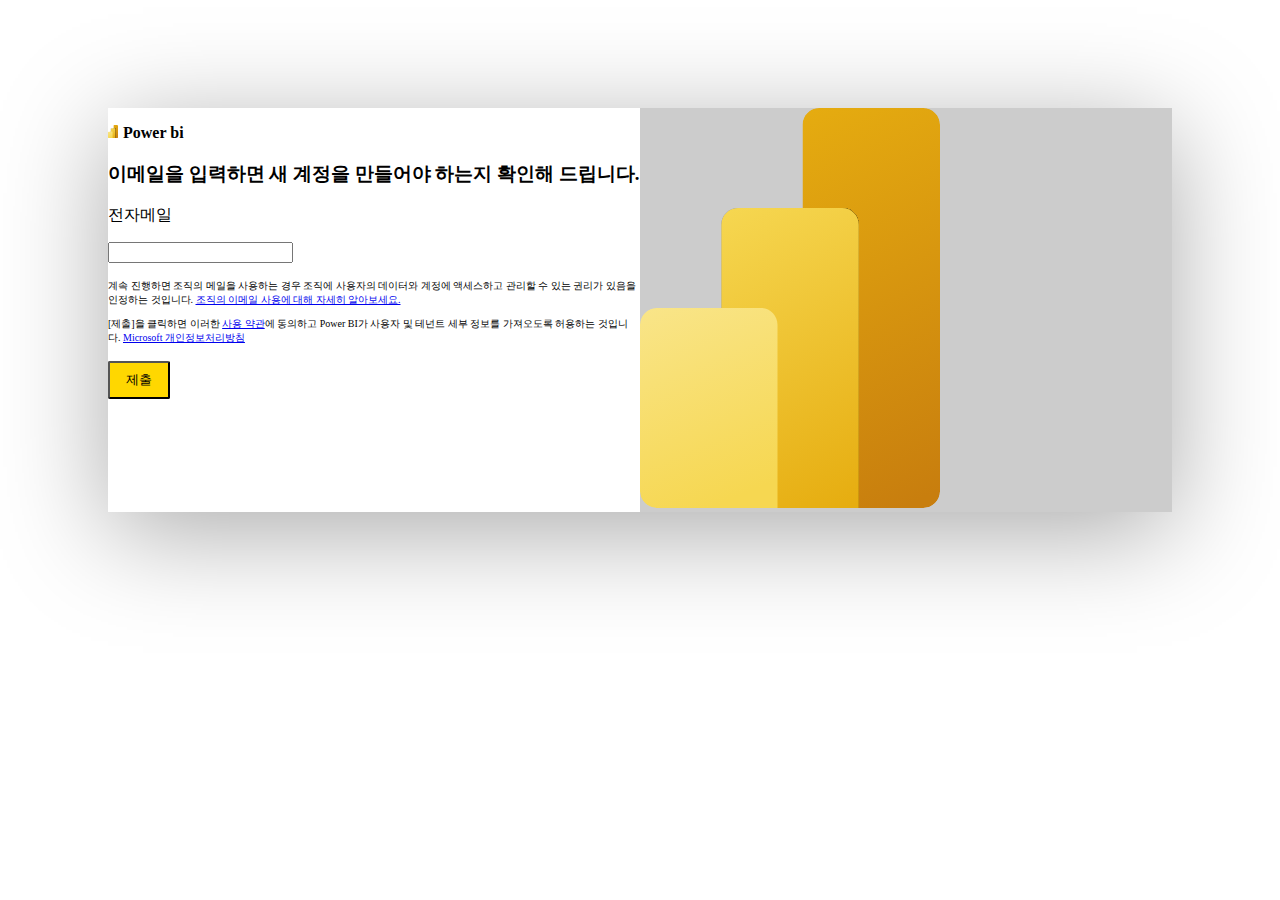
==== login.html @ c2a2a8c6 "feat : add HTML project 231015 evening time" ====
<!DOCTYPE html>
<html lang="en">
<head>
    <meta charset="UTF-8">
    <meta name="viewport" content="width=device-width, initial-scale=1.0">
    <title>login</title>
    <style>
        /* * {
            border: 1px solid black;
        } */

        .main-container {
            width: auto;
            height: auto;
            display: flex;
            justify-content: center;
            align-items: center;
        }
        .main-window {
            box-shadow: 0px 20px 100px #aaa;
            margin: 100px;
            display: flex;
            justify-content:flex-end;
        }
        .power-bi-logo {
            width: 10px;
            margin-right: 5px;
        }
        .power-bi-img {
            width: 300px;
        }

        .smaller-font {
            font-size: 10px;
        }
        .button-deco {
            background-color: gold;
            padding: 8px 16px;
            border-radius: 2px;
        }
        .main-window-item {
            margin: 0;
            flex-basis: 50%;
        }
        .main-window-item:nth-child(2) {
            background-color: #ccc;
        }
    </style>
</head>
<body>
    <div class="main-container">
        <div class="main-window">
            <div class="main-window-item">
                <p><img class="power-bi-logo" src="./images/power-bi.svg" alt="power-bi"><strong>Power bi</strong></p>
                <h3>이메일을 입력하면 새 계정을 만들어야 하는지 확인해 드립니다.</h3>
                <div>
                    <p>전자메일</p>
                    <p><input type="email"></p>
                </div>
                
                <p class="smaller-font">계속 진행하면 조직의 메일을 사용하는 경우 조직에 사용자의 데이터와 계정에 액세스하고 관리할 수 있는 권리가 있음을 인정하는 것입니다. 
                    <a href="#">조직의 이메일 사용에 대해 자세히 알아보세요.</a></p>
                <p class="smaller-font">[제출]을 클릭하면 이러한 <a href="#">사용 약관</a>에 동의하고 Power BI가 사용자 및 테넌트 세부 정보를 가져오도록 허용하는 것입니다. 
                    <a href="#">Microsoft 개인정보처리방침</a></p>
                <p><button class="button-deco">제출</button></p>
            </div>
            <div class="main-window-item">
                <img class="power-bi-img" src="./images/power-bi.svg" alt="power-bi">
            </div>
           
        </div>
        
    </div>
    
</body>
</html>
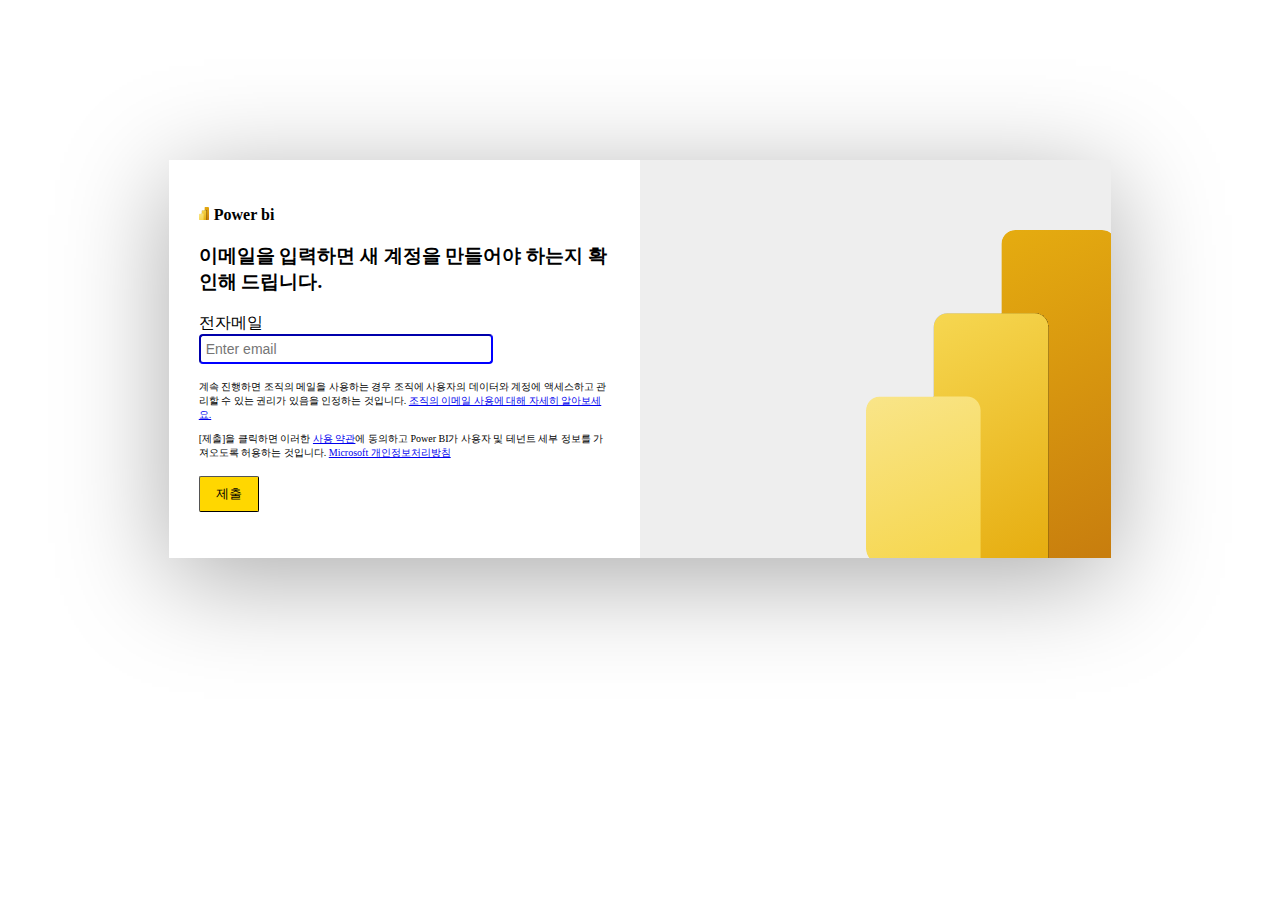
==== commit 7560478c: "feat : add HTML project 231016 morning time" ====
--- a/login.html
+++ b/login.html
@@ -5,10 +5,10 @@
     <meta name="viewport" content="width=device-width, initial-scale=1.0">
     <title>login</title>
     <style>
-        /* * {
-            border: 1px solid black;
-        } */
-
+        body {
+            margin: 0;
+            padding: 0;
+        }
         .main-container {
             width: auto;
             height: auto;
@@ -18,16 +18,24 @@
         }
         .main-window {
             box-shadow: 0px 20px 100px #aaa;
-            margin: 100px;
+            margin: 10em;
+            min-width: max-content;
             display: flex;
-            justify-content:flex-end;
+            justify-content:flex;
+            
         }
-        .power-bi-logo {
+        .power-bi-logo img {
             width: 10px;
             margin-right: 5px;
         }
+
         .power-bi-img {
-            width: 300px;
+            width: 250px;
+            height: auto;
+            float:right;
+            position: absolute;
+            bottom: -5px;
+            right: -5px;
         }
 
         .smaller-font {
@@ -36,14 +44,52 @@
         .button-deco {
             background-color: gold;
             padding: 8px 16px;
+            border-width: 0.5px;
             border-radius: 2px;
+            cursor: pointer;
+        }
+        .button-deco:hover {
+            background-color: goldenrod;
+            transition: all 0.2s;
         }
         .main-window-item {
             margin: 0;
+            padding: 30px;
             flex-basis: 50%;
+            position: relative;
+            overflow: hidden;
         }
         .main-window-item:nth-child(2) {
-            background-color: #ccc;
+            background-color: #eee;
+        }
+        @media (max-width: 860px) {
+            .main-container {
+                display: block;
+            }
+            .main-window-item:nth-child(2){
+                display: none;
+            }
+            .main-window-item {
+                display:block;
+                flex-basis: 100%;
+                padding: 0px;
+            }
+            .main-window {
+                box-shadow: none;
+                margin: 0;
+                min-width: fit-content;
+                display: initial;
+                justify-content:baseline;
+            }
+            .power-bi-logo {
+                background-color: #eee;
+                margin-bottom: 50px;
+                padding: 50px 30px;
+                margin: 0;
+            }
+            .mobile-text {
+                padding: 30px;
+            }
         }
     </style>
 </head>
@@ -51,26 +97,22 @@
     <div class="main-container">
         <div class="main-window">
             <div class="main-window-item">
-                <p><img class="power-bi-logo" src="./images/power-bi.svg" alt="power-bi"><strong>Power bi</strong></p>
-                <h3>이메일을 입력하면 새 계정을 만들어야 하는지 확인해 드립니다.</h3>
-                <div>
-                    <p>전자메일</p>
-                    <p><input type="email"></p>
+                <p class="power-bi-logo"><img src="./images/power-bi.svg" alt="power-bi"><strong>Power bi</strong></p>
+                <div class="mobile-text">
+                    <h3>이메일을 입력하면 새 계정을 만들어야 하는지 확인해 드립니다.</h3>
+                    <p>전자메일<br><input type="email" placeholder="Enter email" style="font-size: 14px; padding: 5px; border-color: blue; border-radius: 4px; width: 20em;"></p>
+                        
+                    <p class="smaller-font">계속 진행하면 조직의 메일을 사용하는 경우 조직에 사용자의 데이터와 계정에 액세스하고 관리할 수 있는 권리가 있음을 인정하는 것입니다. 
+                        <a href="#">조직의 이메일 사용에 대해 자세히 알아보세요.</a></p>
+                    <p class="smaller-font">[제출]을 클릭하면 이러한 <a href="#">사용 약관</a>에 동의하고 Power BI가 사용자 및 테넌트 세부 정보를 가져오도록 허용하는 것입니다. 
+                        <a href="#">Microsoft 개인정보처리방침</a></p>
+                    <p><a href="./index.html"><button class="button-deco">제출</button></a></p>
                 </div>
-                
-                <p class="smaller-font">계속 진행하면 조직의 메일을 사용하는 경우 조직에 사용자의 데이터와 계정에 액세스하고 관리할 수 있는 권리가 있음을 인정하는 것입니다. 
-                    <a href="#">조직의 이메일 사용에 대해 자세히 알아보세요.</a></p>
-                <p class="smaller-font">[제출]을 클릭하면 이러한 <a href="#">사용 약관</a>에 동의하고 Power BI가 사용자 및 테넌트 세부 정보를 가져오도록 허용하는 것입니다. 
-                    <a href="#">Microsoft 개인정보처리방침</a></p>
-                <p><button class="button-deco">제출</button></p>
             </div>
             <div class="main-window-item">
                 <img class="power-bi-img" src="./images/power-bi.svg" alt="power-bi">
             </div>
-           
         </div>
-        
     </div>
-    
 </body>
 </html>